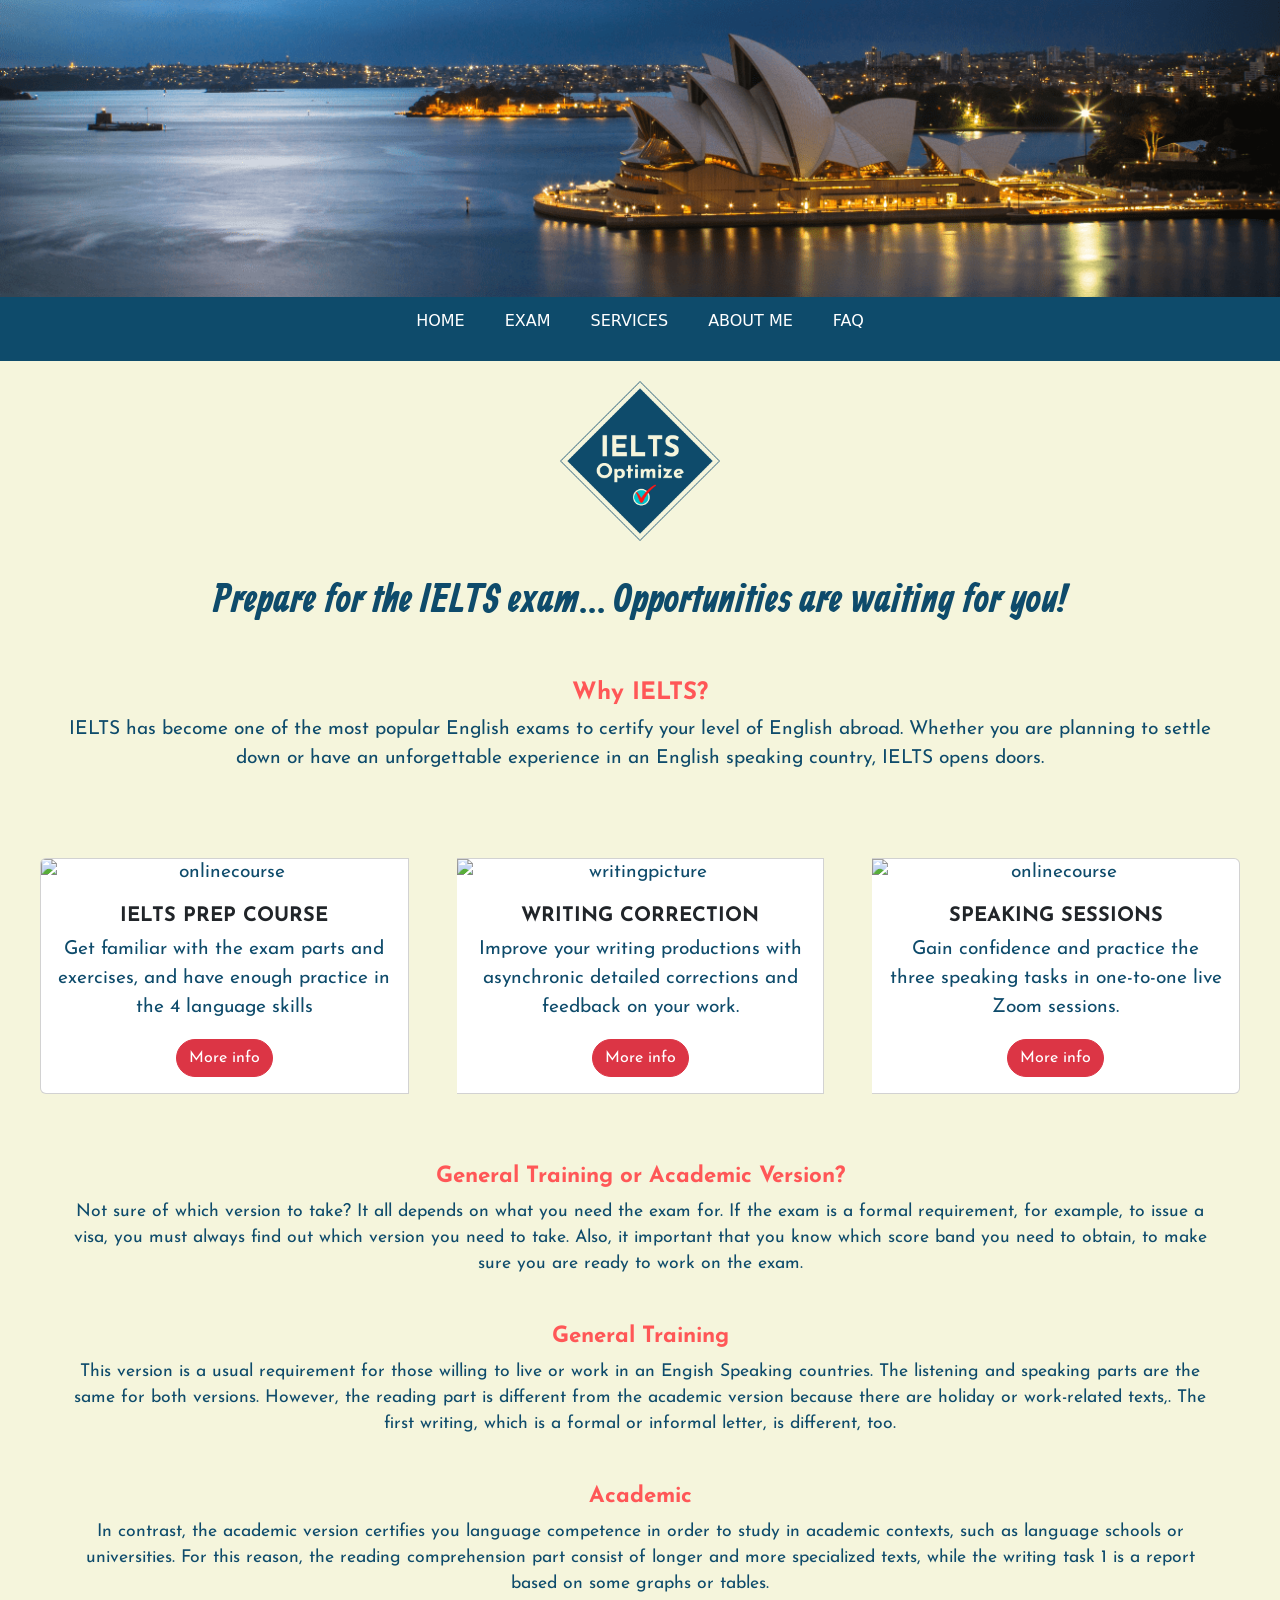
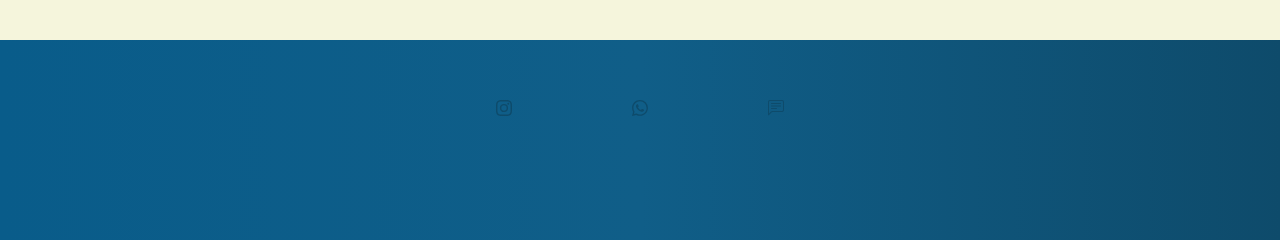
==== index.html @ 3f802504 "Update index.html" ====
<!DOCTYPE html>
    <head>
        <meta charset="UTF-8">
        <meta name="viewport" content="width=device-width, initial-scale=1.0">
        <meta name="description" content="IELTS exam preparation courses, correction and feedback">
        <meta name="keywords" content="IELTS, English exam, Cambridge exams, Canada visa, Australia Visa">    
        <link rel="preconnect" href="https://fonts.googleapis.com">
        
        <link rel="preconnect" href="https://fonts.gstatic.com" crossorigin>
        <link href="https://fonts.googleapis.com/css2?family=Allan:wght@700&family=Josefin+Sans:ital,wght@0,400;1,600&display=swap" rel="stylesheet">
        <link href="https://cdn.jsdelivr.net/npm/bootstrap@5.3.0-alpha1/dist/css/bootstrap.min.css" rel="stylesheet" integrity="sha384-GLhlTQ8iRABdZLl6O3oVMWSktQOp6b7In1Zl3/Jr59b6EGGoI1aFkw7cmDA6j6gD" crossorigin="anonymous">
        <link rel="stylesheet" href="./css/style.css">
        <title>IELTS Optimize - Home</title>
        <link rel="icon" href="../assets/img/Logo.png">
    </head>
    <body>
        <header>
            <div>
                <img class="sydney img-fluid" src="./assets/img/operawide.png" width="1800px" alt="Sydney photo">
            </div>
            <nav class="nav">
                <ul class="nav__menu">
                    <li class="nav__li"><a href="index.html">HOME</a></li>
                    <li class="nav__li"><a href="views/exam.html">EXAM</a></li>
                    <li class="nav__li"><a href="views/services.html">SERVICES</a></li>
                    <li class="nav__li"><a href="views/aboutme.html">ABOUT ME</a></li>
                    <li class="nav__li"><a href="views/faq.html">FAQ</a></li>
                </ul>
            </nav>
        </header>
        <main>
            <section>
              <div class="logo_animation">
                <img class="logo" src="./assets/img/Logo.png" width="200px" alt="IELTS Optimize logo">
                </div>
                <h1 class="prepare text-center p-3">Prepare for the IELTS exam... Opportunities are waiting for you!</h1>
            </section>
            <section class="why">
                <h3> Why IELTS?</h3>
                <p>
                  IELTS has become one of the most popular English exams to certify your level of English abroad. Whether you are planning to settle down or have an unforgettable experience in an English speaking country, IELTS opens doors. 
                </p><br>
            </section>
            <section>
              <div class="card-group p-3">
                  <div class="card img-fluid text-center m-4 h-100" style="width: auto;">
                    <img src=".../assets/IMG/course.jpg" class="card-img-top" alt="onlinecourse">
                  <div class="card-body">
                        <h5 class="card-title">IELTS PREP COURSE</h5>
                        <p class="card-text">Get familiar with the exam parts and exercises, and have enough practice in the 4 language skills</p>
                  <a href="./views/services.html#prep_course" class="btn rounded-pill btn-danger">More info</a>
                      </div>
                  </div>
                  <div class="card img-fluid text-center m-4 h-100" style="width: auto;">
                      <img src="...../assets/IMG/writing1.jpg" class="card-img-top" alt="writingpicture">
                  <div class="card-body">
                      <h5 class="card-title">WRITING CORRECTION</h5>
                      <p class="card-text">Improve your writing productions with asynchronic detailed corrections and feedback on your work.</p>
                  <a href="./views/services.html#writing_correction" class="btn rounded-pill btn-danger">More info</a>
                  </div>
                  </div>
                  <div class="card img-fluid text-center m-4 h-100" style="width: auto;">
                    <img src="......./assets/IMG/speaking.jpg" class="card-img-top" alt="onlinecourse">
                  <div class="card-body">
                    <h5 class="card-title">SPEAKING SESSIONS</h5>
                    <p class="card-text">Gain confidence and practice the three speaking tasks in one-to-one live Zoom sessions.</p>
                  <a href="./views/services.html#speaking_sessions" class="btn rounded-pill btn-danger">More info</a>
                  </div>
                  </div>
              </div>
            </section>
            <section>
              <div class="versions">
                <h3 class="versionheading"> General Training or Academic Version?</h3>
                <p>
                Not sure of which version to take? It all depends on what you need the exam for. If the exam is a formal requirement, for example, to issue a visa, you must always find out which version you need to take. Also, it important that you know which score band you need to obtain, to make sure you are ready to work on the exam.
                </p>
                <h3>General Training</h3>
                  <p>
                    This version is a usual requirement for those willing to live or work in an Engish Speaking countries. The listening and speaking parts are the same for both versions. However, the reading part is different from the academic version because there are holiday or work-related texts,. The first writing, which is a formal or informal letter, is different, too.
                  </p>
                <h3>Academic</h3>
                  <p>In contrast, the academic version certifies you language competence in order to study in academic contexts, such as language schools or universities. For this reason, the reading comprehension part consist of longer and more specialized texts, while the writing task 1 is a report based on some graphs or tables. 
                  </p><br>
              </div>
            </section>
        </main>
        <footer>
          <div class="icons">
            <a class="icon-link" href="https://www.instagram.com/ielts.optimize/" target="_blank">
              <svg  xmlns="http://www.w3.org/2000/svg" width="40" height="40" fill=#ffff class="bi bi-instagram" viewBox="0 0 16 16">
              <path d="M8 0C5.829 0 5.556.01 4.703.048 3.85.088 3.269.222 2.76.42a3.917 3.917 0 0 0-1.417.923A3.927 3.927 0 0 0 .42 2.76C.222 3.268.087 3.85.048 4.7.01 5.555 0 5.827 0 8.001c0 2.172.01 2.444.048 3.297.04.852.174 1.433.372 1.942.205.526.478.972.923 1.417.444.445.89.719 1.416.923.51.198 1.09.333 1.942.372C5.555 15.99 5.827 16 8 16s2.444-.01 3.298-.048c.851-.04 1.434-.174 1.943-.372a3.916 3.916 0 0 0 1.416-.923c.445-.445.718-.891.923-1.417.197-.509.332-1.09.372-1.942C15.99 10.445 16 10.173 16 8s-.01-2.445-.048-3.299c-.04-.851-.175-1.433-.372-1.941a3.926 3.926 0 0 0-.923-1.417A3.911 3.911 0 0 0 13.24.42c-.51-.198-1.092-.333-1.943-.372C10.443.01 10.172 0 7.998 0h.003zm-.717 1.442h.718c2.136 0 2.389.007 3.232.046.78.035 1.204.166 1.486.275.373.145.64.319.92.599.28.28.453.546.598.92.11.281.24.705.275 1.485.039.843.047 1.096.047 3.231s-.008 2.389-.047 3.232c-.035.78-.166 1.203-.275 1.485a2.47 2.47 0 0 1-.599.919c-.28.28-.546.453-.92.598-.28.11-.704.24-1.485.276-.843.038-1.096.047-3.232.047s-2.39-.009-3.233-.047c-.78-.036-1.203-.166-1.485-.276a2.478 2.478 0 0 1-.92-.598 2.48 2.48 0 0 1-.6-.92c-.109-.281-.24-.705-.275-1.485-.038-.843-.046-1.096-.046-3.233 0-2.136.008-2.388.046-3.231.036-.78.166-1.204.276-1.486.145-.373.319-.64.599-.92.28-.28.546-.453.92-.598.282-.11.705-.24 1.485-.276.738-.034 1.024-.044 2.515-.045v.002zm4.988 1.328a.96.96 0 1 0 0 1.92.96.96 0 0 0 0-1.92zm-4.27 1.122a4.109 4.109 0 1 0 0 8.217 4.109 4.109 0 0 0 0-8.217zm0 1.441a2.667 2.667 0 1 1 0 5.334 2.667 2.667 0 0 1 0-5.334z"/>
              </svg>
          </a>
          <a class="icon-link" href="https://linktr.ee/IELTS.Optimize" target="_blank">
            <svg xmlns="http://www.w3.org/2000/svg" width="40" height="40" fill=#ffff class="bi bi-whatsapp" viewBox="0 0 16 16">
            <path d="M13.601 2.326A7.854 7.854 0 0 0 7.994 0C3.627 0 .068 3.558.064 7.926c0 1.399.366 2.76 1.057 3.965L0 16l4.204-1.102a7.933 7.933 0 0 0 3.79.965h.004c4.368 0 7.926-3.558 7.93-7.93A7.898 7.898 0 0 0 13.6 2.326zM7.994 14.521a6.573 6.573 0 0 1-3.356-.92l-.24-.144-2.494.654.666-2.433-.156-.251a6.56 6.56 0 0 1-1.007-3.505c0-3.626 2.957-6.584 6.591-6.584a6.56 6.56 0 0 1 4.66 1.931 6.557 6.557 0 0 1 1.928 4.66c-.004 3.639-2.961 6.592-6.592 6.592zm3.615-4.934c-.197-.099-1.17-.578-1.353-.646-.182-.065-.315-.099-.445.099-.133.197-.513.646-.627.775-.114.133-.232.148-.43.05-.197-.1-.836-.308-1.592-.985-.59-.525-.985-1.175-1.103-1.372-.114-.198-.011-.304.088-.403.087-.088.197-.232.296-.346.1-.114.133-.198.198-.33.065-.134.034-.248-.015-.347-.05-.099-.445-1.076-.612-1.47-.16-.389-.323-.335-.445-.34-.114-.007-.247-.007-.38-.007a.729.729 0 0 0-.529.247c-.182.198-.691.677-.691 1.654 0 .977.71 1.916.81 2.049.098.133 1.394 2.132 3.383 2.992.47.205.84.326 1.129.418.475.152.904.129 1.246.08.38-.058 1.171-.48 1.338-.943.164-.464.164-.86.114-.943-.049-.084-.182-.133-.38-.232z"/>
            </svg>
          </a>
          <a class="icon-link" href="./views/contactform.html"target="_blank">
            <svg xmlns="http://www.w3.org/2000/svg" width="40" height="40" fill=#ffff class="bi bi-chat-left-text" viewBox="0 0 16 16">
            <path d="M14 1a1 1 0 0 1 1 1v8a1 1 0 0 1-1 1H4.414A2 2 0 0 0 3 11.586l-2 2V2a1 1 0 0 1 1-1h12zM2 0a2 2 0 0 0-2 2v12.793a.5.5 0 0 0 .854.353l2.853-2.853A1 1 0 0 1 4.414 12H14a2 2 0 0 0 2-2V2a2 2 0 0 0-2-2H2z"/>
            <path d="M3 3.5a.5.5 0 0 1 .5-.5h9a.5.5 0 0 1 0 1h-9a.5.5 0 0 1-.5-.5zM3 6a.5.5 0 0 1 .5-.5h9a.5.5 0 0 1 0 1h-9A.5.5 0 0 1 3 6zm0 2.5a.5.5 0 0 1 .5-.5h5a.5.5 0 0 1 0 1h-5a.5.5 0 0 1-.5-.5z"/>
            </svg>
          </a>
          </div>
        </footer>
        <script src="https://cdn.jsdelivr.net/npm/bootstrap@5.3.0-alpha1/dist/js/bootstrap.bundle.min.js" integrity="sha384-w76AqPfDkMBDXo30jS1Sgez6pr3x5MlQ1ZAGC+nuZB+EYdgRZgiwxhTBTkF7CXvN" crossorigin="anonymous"></script>
    </body>
</html>
---- css/style.css ----
header {
  background-color: #0E4B6B; }

nav {
  justify-content: center;
  align-items: center;
  height: auto; }
  nav .nav__menu {
    list-style-type: none;
    display: flex;
    padding: 2px; }
    nav .nav__menu .nav__li {
      display: flex;
      font-size: 1.1rem;
      padding: 10px 20px; }
      nav .nav__menu .nav__li:hover {
        background-color: #00C2CB;
        font-size: 1rem;
        border-radius: 50%; }
      nav .nav__menu .nav__li a {
        color: #ffff;
        font-size: 1rem;
        font-weight: 200;
        text-decoration: none; }
        nav .nav__menu .nav__li a:hover {
          color: #ffff;
          font-size: 0.9rem; }

footer {
  background: linear-gradient(to right, #095c8a, #105e88, #0E4B6B);
  margin: 0px;
  height: 200px;
  color: #ffff; }
  footer .icons {
    display: flex;
    justify-content: center; }
    footer .icons .icon-link {
      margin: 60px; }

.contactme {
  font-family: "Allan", cursive;
  font-size: 3rem;
  margin-left: 80px;
  padding: 30px; }

.main_form {
  justify-content: center;
  padding-bottom: 80px;
  margin-left: 90px; }

form {
  border-radius: 5%; }

.about {
  font-family: "Allan", cursive;
  font-size: 3rem;
  text-align: center;
  padding: 30px; }

.about_exam {
  text-align: center;
  padding: 5px 60px; }

.skillheading {
  font-weight: bolder;
  text-align: center;
  padding: 1.2rem; }

.section1 {
  background-color: #33a2b163;
  padding: 20px;
  line-height: 1.5;
  margin: 30px;
  text-align: justify; }

.section2 {
  background-color: #58a6b163;
  padding: 20px;
  line-height: 1.5;
  margin: 30px;
  text-align: justify; }

.section3 {
  background-color: #7fb8c063;
  padding: 20px;
  line-height: 1.5;
  margin: 30px;
  text-align: justify; }

.section4 {
  background-color: #b4c6c963;
  padding: 20px;
  line-height: 1.5;
  margin: 30px;
  text-align: justify; }

.services {
  font-family: "Allan", cursive;
  font-size: 3rem;
  text-align: center;
  padding: 30px; }

.servicesheading {
  font-weight: bolder;
  text-align: center;
  padding: 1.2rem; }

.serv_text {
  width: 90%;
  text-align: center;
  margin: auto; }

.prepcourse {
  background-color: #33a2b163;
  padding: 20px;
  line-height: 1.5;
  margin: 30px 30px;
  text-align: justify; }

.writingcorrection {
  background-color: #58a6b163;
  padding: 20px;
  line-height: 1.5;
  margin: 30px 30px;
  text-align: justify; }

.speakingsession {
  background-color: #7fb8c063;
  padding: 20px;
  line-height: 1.5;
  margin: 30px 30px;
  text-align: justify; }

.main_aboutme {
  height: auto; }
  .main_aboutme .rounded_img {
    padding-top: 20px; }
  .main_aboutme .aboutme {
    font-family: "Allan", cursive;
    font-size: 3rem; }
    .main_aboutme .aboutme .aboutme_text {
      font-size: 1.1rem; }

.faq {
  font-family: "Allan", cursive;
  font-size: 3rem;
  color: #0E4B6B;
  padding: 20px; }

.q_a {
  font-size: 1.2rem;
  margin: 0px 30px;
  line-height: 1.2; }
  .q_a .questions {
    color: #FF5757;
    font-weight: bold; }

@media screen and (max-width: 768px) {
  .q_a {
    text-align: justify; } }

* {
  margin: 0px;
  padding: 0px;
  box-sizing: border-box;
  color: #0E4B6B; }

.rounded_img {
  display: block;
  margin: auto;
  border-radius: 70%;
  padding-top: 20px;
  filter: drop-shadow(4px 3px 5px #ffff);
  align-content: center; }

main {
  background-color: beige;
  font-family: 'Josefin Sans', sans-serif; }

.logo {
  display: block;
  padding: 20px;
  margin: auto; }
  .logo .logo_animation {
    width: auto;
    height: auto;
    position: relative;
    animation-name: logo_animation;
    animation-duration: 3s;
    animation-iteration-count: infinite;
    animation-iteration-count: 1; }

@keyframes logo_animation {
  0% {
    opacity: 0; }
  100% {
    opacity: 1; } }

.prepare {
  font-family: "Allan", cursive;
  font-size: 2.5rem;
  font-weight: bold;
  color: #0E4B6B; }

.why {
  font-size: 1.2rem;
  text-align: center;
  width: 90%;
  margin: auto; }
  .why h3 {
    color: #FF5757;
    font-size: 1.5rem;
    font-weight: bold;
    padding-top: 30px; }

.versions {
  font-size: 1.1rem;
  text-align: center;
  width: 90%;
  margin: auto; }
  .versions h3 {
    color: #FF5757;
    font-size: 1.4rem;
    font-weight: bold;
    padding-top: 30px; }

.card {
  align-items: center;
  margin: auto;
  font-size: 1.2rem;
  height: auto; }
  .card .card-title {
    font-weight: bolder; }
    .card .card-title .card-body {
      height: auto; }
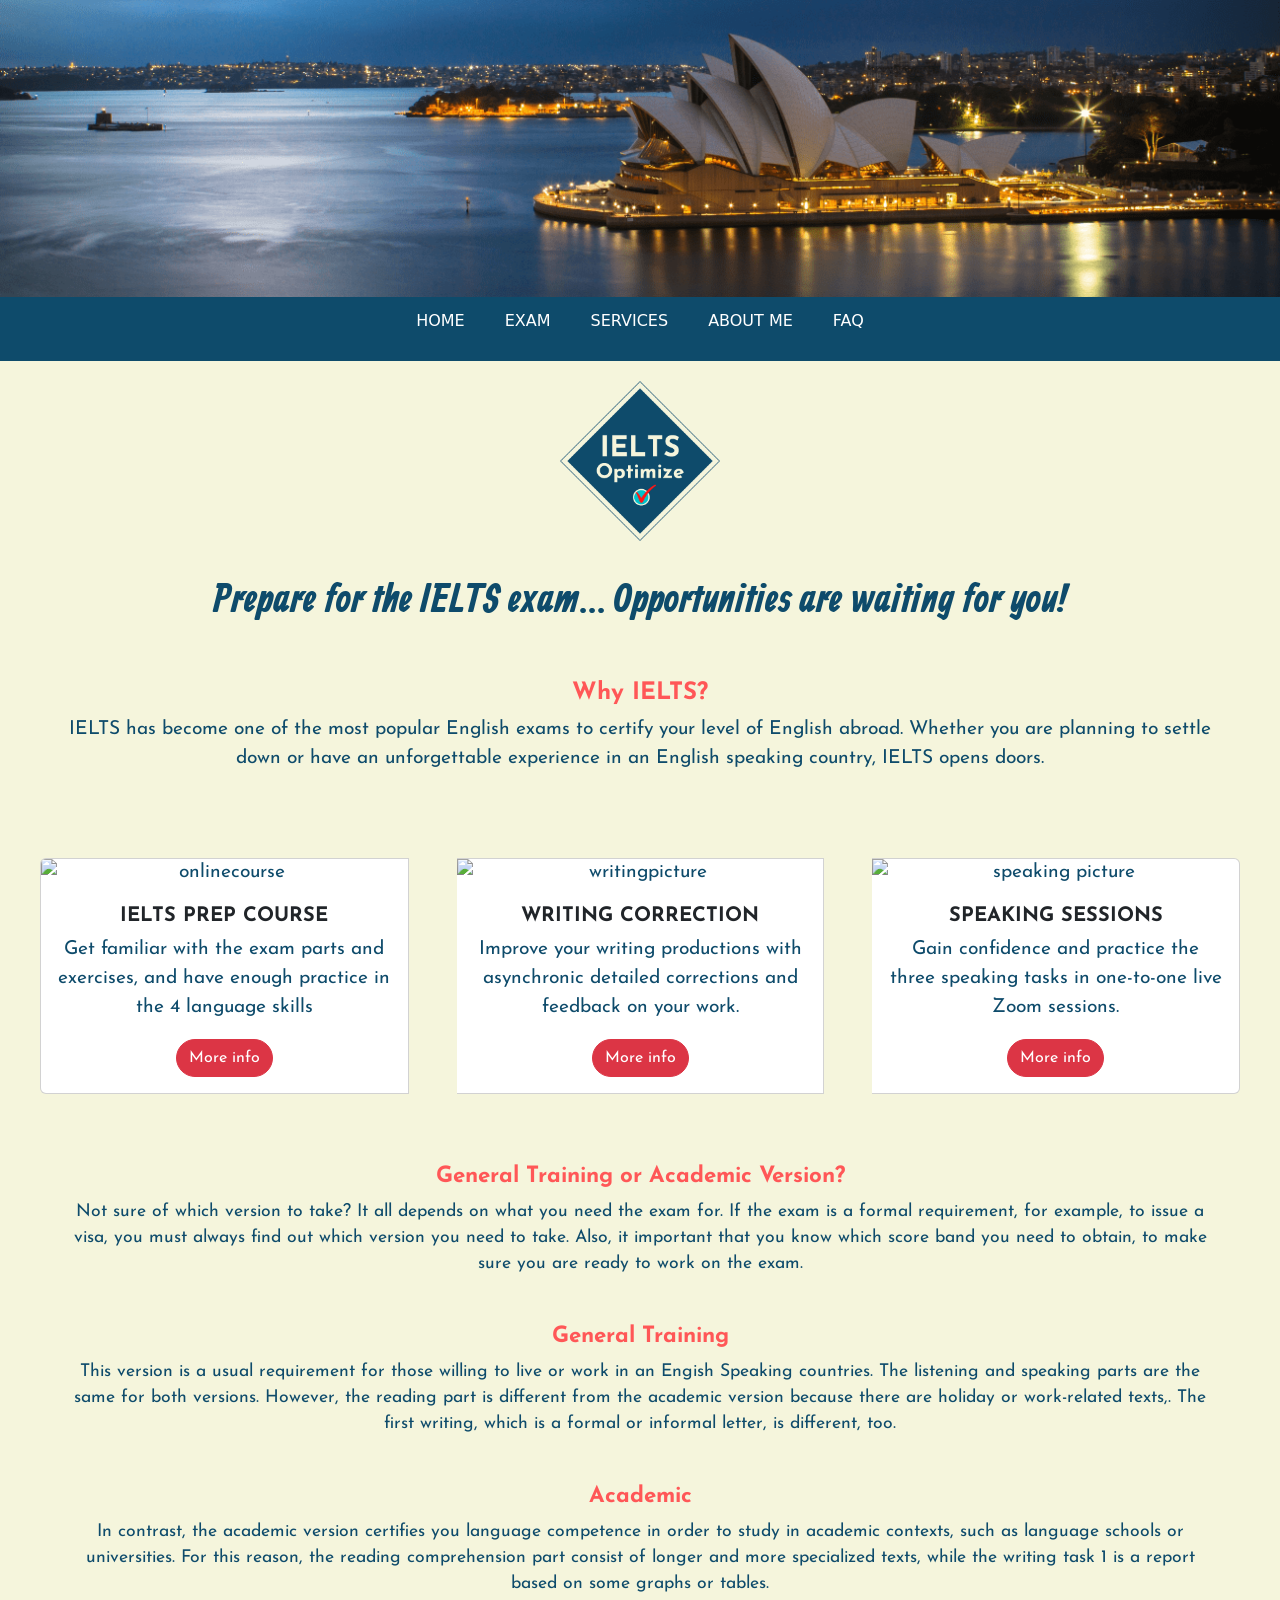
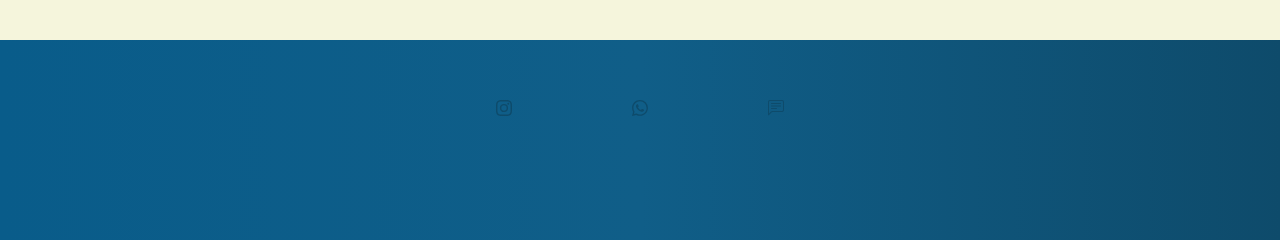
==== commit dfc34a5f: "Update index.html" ====
--- a/index.html
+++ b/index.html
@@ -11,7 +11,7 @@
         <link href="https://cdn.jsdelivr.net/npm/bootstrap@5.3.0-alpha1/dist/css/bootstrap.min.css" rel="stylesheet" integrity="sha384-GLhlTQ8iRABdZLl6O3oVMWSktQOp6b7In1Zl3/Jr59b6EGGoI1aFkw7cmDA6j6gD" crossorigin="anonymous">
         <link rel="stylesheet" href="./css/style.css">
         <title>IELTS Optimize - Home</title>
-        <link rel="icon" href="../assets/img/Logo.png">
+        <link rel="icon" href="/assets/img/Logo.png">
     </head>
     <body>
         <header>
@@ -22,9 +22,9 @@
                 <ul class="nav__menu">
                     <li class="nav__li"><a href="index.html">HOME</a></li>
                     <li class="nav__li"><a href="views/exam.html">EXAM</a></li>
-                    <li class="nav__li"><a href="views/services.html">SERVICES</a></li>
-                    <li class="nav__li"><a href="views/aboutme.html">ABOUT ME</a></li>
-                    <li class="nav__li"><a href="views/faq.html">FAQ</a></li>
+                    <li class="nav__li"><a href="/views/services.html">SERVICES</a></li>
+                    <li class="nav__li"><a href="/views/aboutme.html">ABOUT ME</a></li>
+                    <li class="nav__li"><a href="/views/faq.html">FAQ</a></li>
                 </ul>
             </nav>
         </header>
@@ -44,23 +44,23 @@
             <section>
               <div class="card-group p-3">
                   <div class="card img-fluid text-center m-4 h-100" style="width: auto;">
-                    <img src=".../assets/IMG/course.jpg" class="card-img-top" alt="onlinecourse">
+                    <img src="./assets/IMG/course.jpg" class="card-img-top" alt="onlinecourse">
                   <div class="card-body">
                         <h5 class="card-title">IELTS PREP COURSE</h5>
                         <p class="card-text">Get familiar with the exam parts and exercises, and have enough practice in the 4 language skills</p>
-                  <a href="./views/services.html#prep_course" class="btn rounded-pill btn-danger">More info</a>
+                  <a href="views/services.html#prep_course" class="btn rounded-pill btn-danger">More info</a>
                       </div>
                   </div>
                   <div class="card img-fluid text-center m-4 h-100" style="width: auto;">
-                      <img src="...../assets/IMG/writing1.jpg" class="card-img-top" alt="writingpicture">
+                      <img src="./assets/IMG/writing1.jpg" class="card-img-top" alt="writingpicture">
                   <div class="card-body">
                       <h5 class="card-title">WRITING CORRECTION</h5>
                       <p class="card-text">Improve your writing productions with asynchronic detailed corrections and feedback on your work.</p>
-                  <a href="./views/services.html#writing_correction" class="btn rounded-pill btn-danger">More info</a>
+                  <a href="/views/services.html#writing_correction" class="btn rounded-pill btn-danger">More info</a>
                   </div>
                   </div>
                   <div class="card img-fluid text-center m-4 h-100" style="width: auto;">
-                    <img src="......./assets/IMG/speaking.jpg" class="card-img-top" alt="onlinecourse">
+                    <img src="./assets/IMG/speaking.jpg" class="card-img-top" alt="speaking picture">
                   <div class="card-body">
                     <h5 class="card-title">SPEAKING SESSIONS</h5>
                     <p class="card-text">Gain confidence and practice the three speaking tasks in one-to-one live Zoom sessions.</p>
@@ -97,7 +97,7 @@
             <path d="M13.601 2.326A7.854 7.854 0 0 0 7.994 0C3.627 0 .068 3.558.064 7.926c0 1.399.366 2.76 1.057 3.965L0 16l4.204-1.102a7.933 7.933 0 0 0 3.79.965h.004c4.368 0 7.926-3.558 7.93-7.93A7.898 7.898 0 0 0 13.6 2.326zM7.994 14.521a6.573 6.573 0 0 1-3.356-.92l-.24-.144-2.494.654.666-2.433-.156-.251a6.56 6.56 0 0 1-1.007-3.505c0-3.626 2.957-6.584 6.591-6.584a6.56 6.56 0 0 1 4.66 1.931 6.557 6.557 0 0 1 1.928 4.66c-.004 3.639-2.961 6.592-6.592 6.592zm3.615-4.934c-.197-.099-1.17-.578-1.353-.646-.182-.065-.315-.099-.445.099-.133.197-.513.646-.627.775-.114.133-.232.148-.43.05-.197-.1-.836-.308-1.592-.985-.59-.525-.985-1.175-1.103-1.372-.114-.198-.011-.304.088-.403.087-.088.197-.232.296-.346.1-.114.133-.198.198-.33.065-.134.034-.248-.015-.347-.05-.099-.445-1.076-.612-1.47-.16-.389-.323-.335-.445-.34-.114-.007-.247-.007-.38-.007a.729.729 0 0 0-.529.247c-.182.198-.691.677-.691 1.654 0 .977.71 1.916.81 2.049.098.133 1.394 2.132 3.383 2.992.47.205.84.326 1.129.418.475.152.904.129 1.246.08.38-.058 1.171-.48 1.338-.943.164-.464.164-.86.114-.943-.049-.084-.182-.133-.38-.232z"/>
             </svg>
           </a>
-          <a class="icon-link" href="./views/contactform.html"target="_blank">
+          <a class="icon-link" href="./views/contactform.html" target="_blank">
             <svg xmlns="http://www.w3.org/2000/svg" width="40" height="40" fill=#ffff class="bi bi-chat-left-text" viewBox="0 0 16 16">
             <path d="M14 1a1 1 0 0 1 1 1v8a1 1 0 0 1-1 1H4.414A2 2 0 0 0 3 11.586l-2 2V2a1 1 0 0 1 1-1h12zM2 0a2 2 0 0 0-2 2v12.793a.5.5 0 0 0 .854.353l2.853-2.853A1 1 0 0 1 4.414 12H14a2 2 0 0 0 2-2V2a2 2 0 0 0-2-2H2z"/>
             <path d="M3 3.5a.5.5 0 0 1 .5-.5h9a.5.5 0 0 1 0 1h-9a.5.5 0 0 1-.5-.5zM3 6a.5.5 0 0 1 .5-.5h9a.5.5 0 0 1 0 1h-9A.5.5 0 0 1 3 6zm0 2.5a.5.5 0 0 1 .5-.5h5a.5.5 0 0 1 0 1h-5a.5.5 0 0 1-.5-.5z"/>
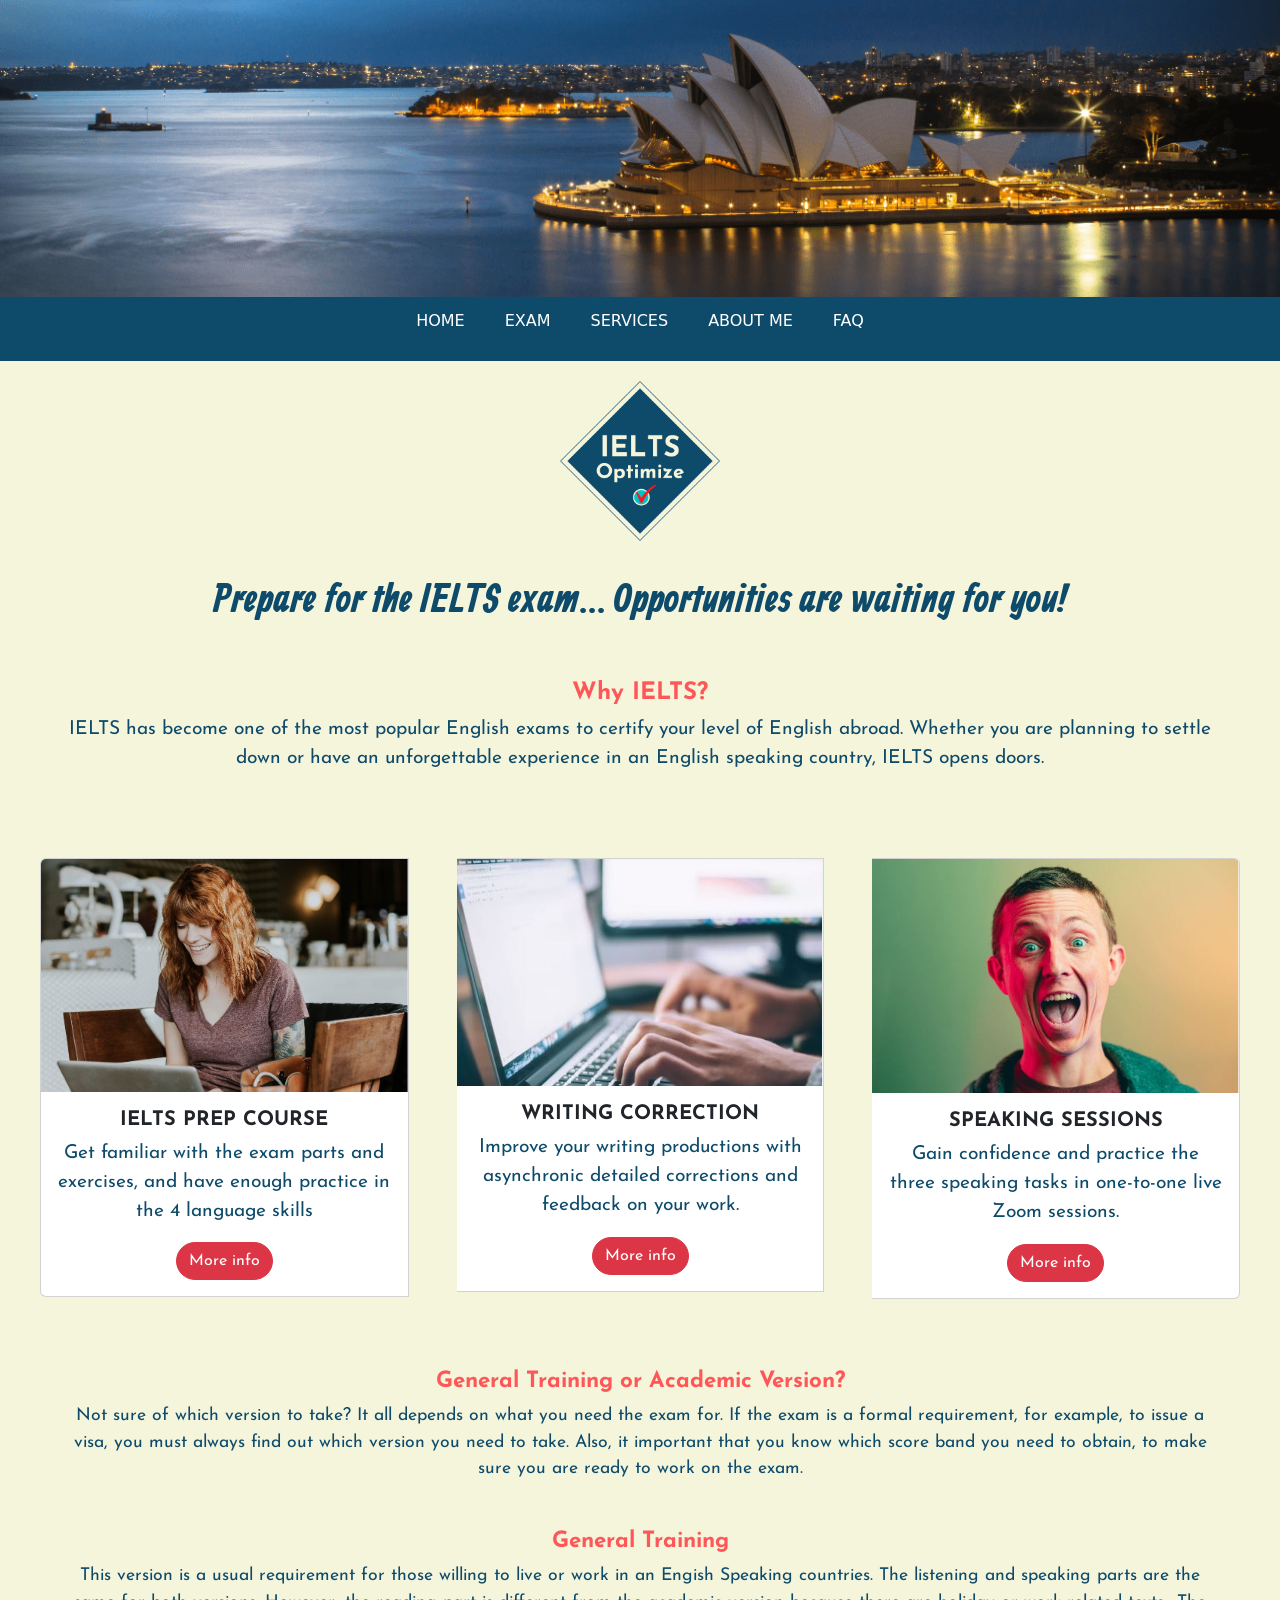
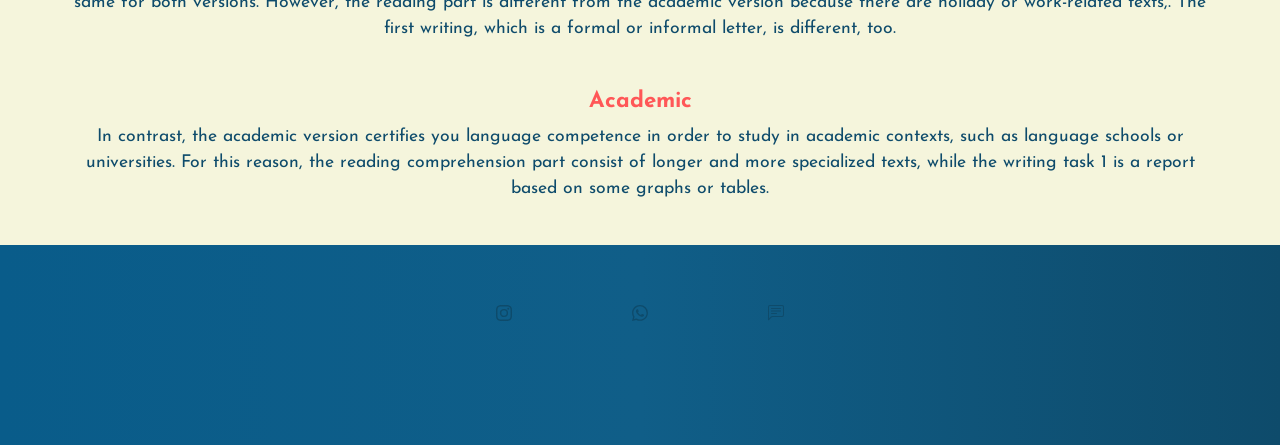
==== commit 8e6eba66: "Update index.html" ====
--- a/index.html
+++ b/index.html
@@ -5,13 +5,12 @@
         <meta name="description" content="IELTS exam preparation courses, correction and feedback">
         <meta name="keywords" content="IELTS, English exam, Cambridge exams, Canada visa, Australia Visa">    
         <link rel="preconnect" href="https://fonts.googleapis.com">
-        
         <link rel="preconnect" href="https://fonts.gstatic.com" crossorigin>
         <link href="https://fonts.googleapis.com/css2?family=Allan:wght@700&family=Josefin+Sans:ital,wght@0,400;1,600&display=swap" rel="stylesheet">
         <link href="https://cdn.jsdelivr.net/npm/bootstrap@5.3.0-alpha1/dist/css/bootstrap.min.css" rel="stylesheet" integrity="sha384-GLhlTQ8iRABdZLl6O3oVMWSktQOp6b7In1Zl3/Jr59b6EGGoI1aFkw7cmDA6j6gD" crossorigin="anonymous">
         <link rel="stylesheet" href="./css/style.css">
         <title>IELTS Optimize - Home</title>
-        <link rel="icon" href="/assets/img/Logo.png">
+        <link rel="icon" href="assets/img/Logo.png">
     </head>
     <body>
         <header>
@@ -21,10 +20,10 @@
             <nav class="nav">
                 <ul class="nav__menu">
                     <li class="nav__li"><a href="index.html">HOME</a></li>
-                    <li class="nav__li"><a href="views/exam.html">EXAM</a></li>
-                    <li class="nav__li"><a href="/views/services.html">SERVICES</a></li>
-                    <li class="nav__li"><a href="/views/aboutme.html">ABOUT ME</a></li>
-                    <li class="nav__li"><a href="/views/faq.html">FAQ</a></li>
+                    <li class="nav__li"><a href="./views/exam.html">EXAM</a></li>
+                    <li class="nav__li"><a href="./views/services.html">SERVICES</a></li>
+                    <li class="nav__li"><a href="./views/aboutme.html">ABOUT ME</a></li>
+                    <li class="nav__li"><a href="./views/faq.html">FAQ</a></li>
                 </ul>
             </nav>
         </header>
@@ -44,23 +43,23 @@
             <section>
               <div class="card-group p-3">
                   <div class="card img-fluid text-center m-4 h-100" style="width: auto;">
-                    <img src="./assets/IMG/course.jpg" class="card-img-top" alt="onlinecourse">
+                    <img src="assets/img/course.jpg" class="card-img-top" alt="onlinecourse">
                   <div class="card-body">
                         <h5 class="card-title">IELTS PREP COURSE</h5>
                         <p class="card-text">Get familiar with the exam parts and exercises, and have enough practice in the 4 language skills</p>
-                  <a href="views/services.html#prep_course" class="btn rounded-pill btn-danger">More info</a>
+                  <a href="./views/services.html#prep_course" class="btn rounded-pill btn-danger">More info</a>
                       </div>
                   </div>
                   <div class="card img-fluid text-center m-4 h-100" style="width: auto;">
-                      <img src="./assets/IMG/writing1.jpg" class="card-img-top" alt="writingpicture">
+                      <img src="assets/img/writing1.jpg" class="card-img-top" alt="writingpicture">
                   <div class="card-body">
                       <h5 class="card-title">WRITING CORRECTION</h5>
                       <p class="card-text">Improve your writing productions with asynchronic detailed corrections and feedback on your work.</p>
-                  <a href="/views/services.html#writing_correction" class="btn rounded-pill btn-danger">More info</a>
+                  <a href="./views/services.html#writing_correction" class="btn rounded-pill btn-danger">More info</a>
                   </div>
                   </div>
                   <div class="card img-fluid text-center m-4 h-100" style="width: auto;">
-                    <img src="./assets/IMG/speaking.jpg" class="card-img-top" alt="speaking picture">
+                    <img src="assets/img/speaking.jpg" class="card-img-top" alt="speaking picture">
                   <div class="card-body">
                     <h5 class="card-title">SPEAKING SESSIONS</h5>
                     <p class="card-text">Gain confidence and practice the three speaking tasks in one-to-one live Zoom sessions.</p>
